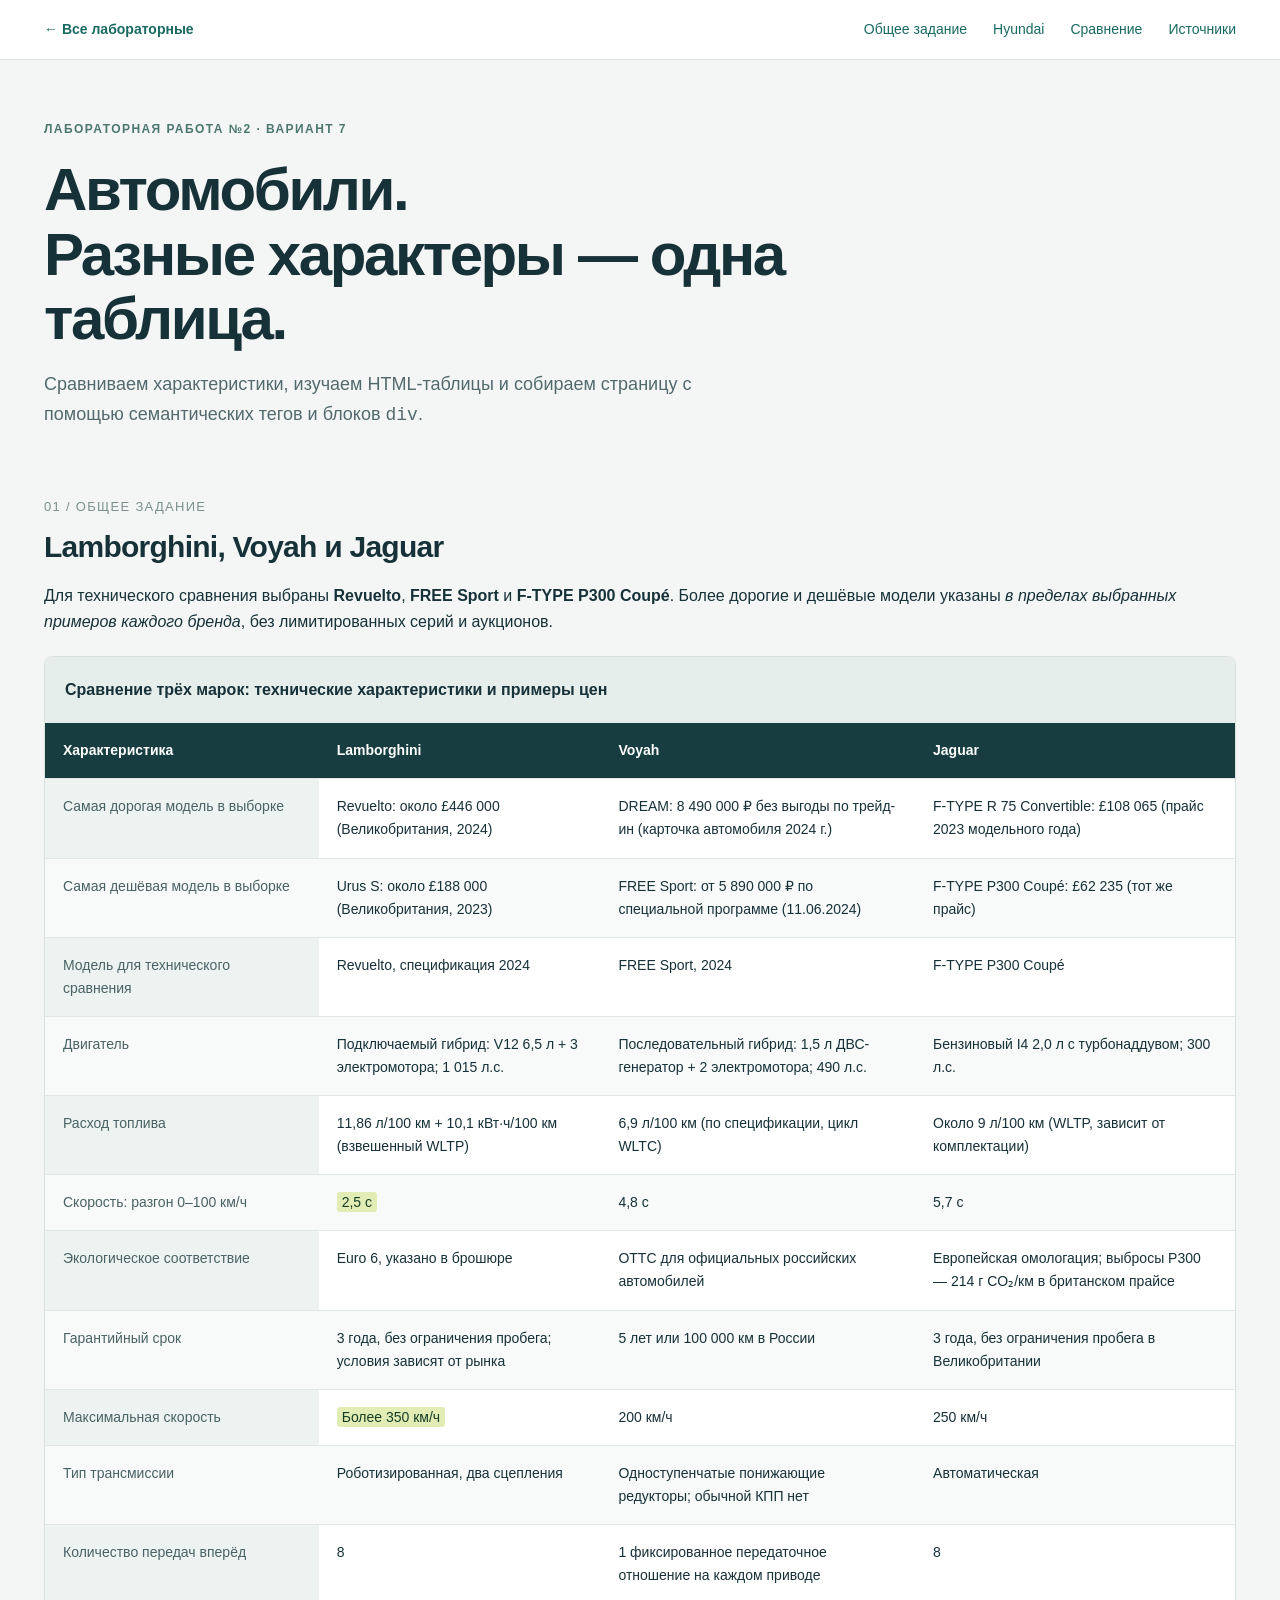
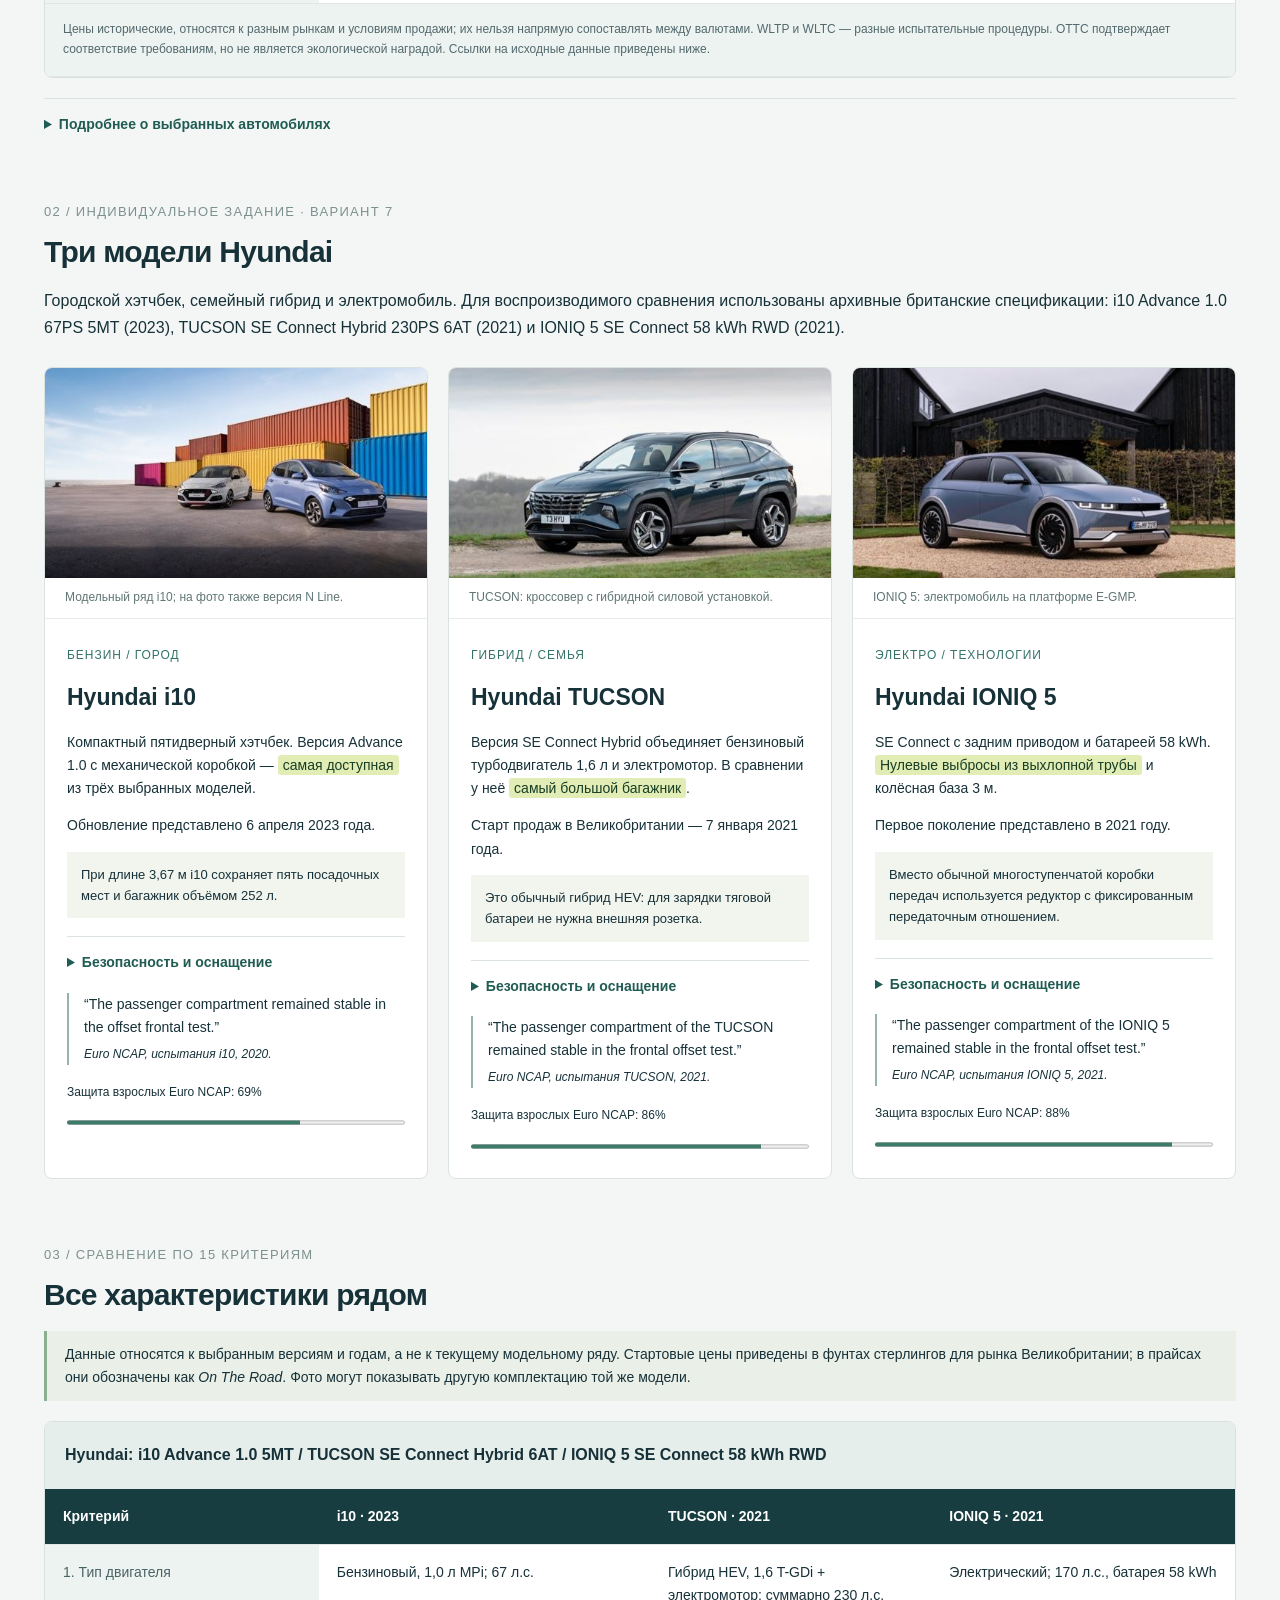
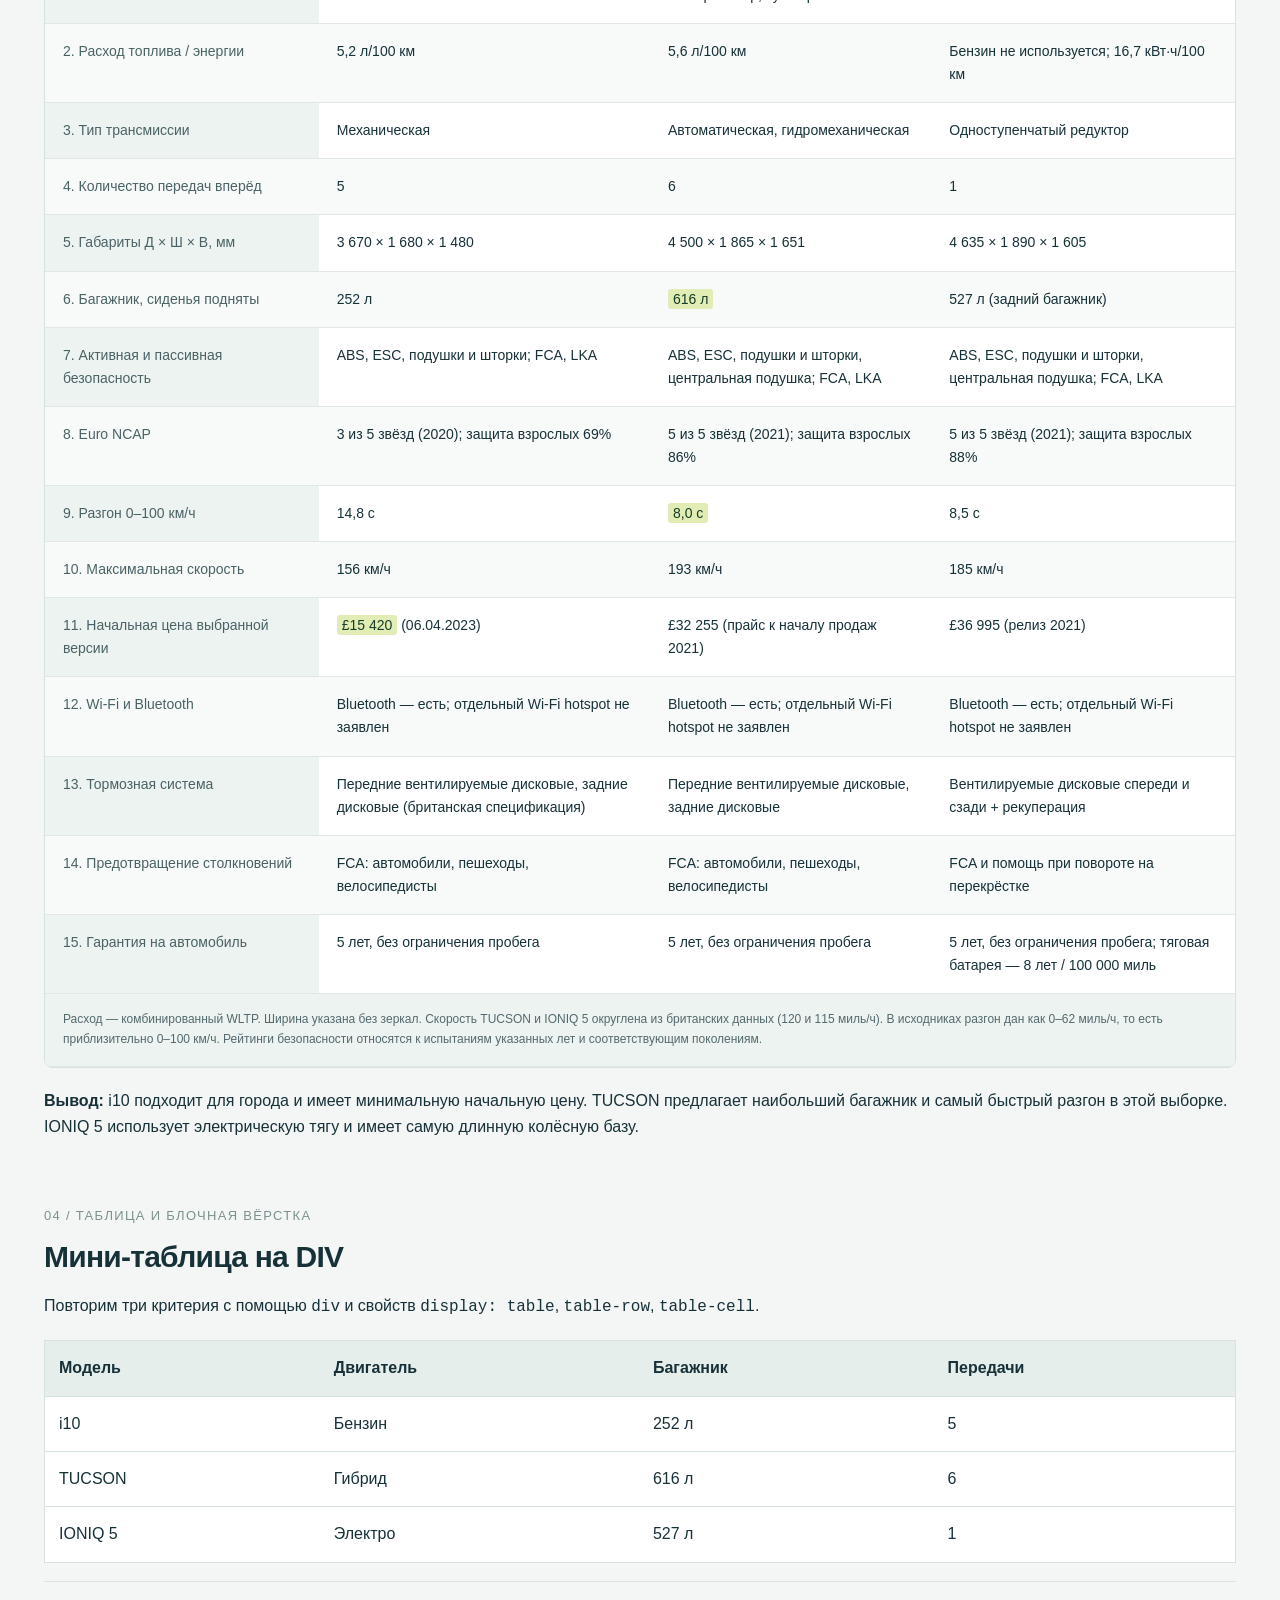
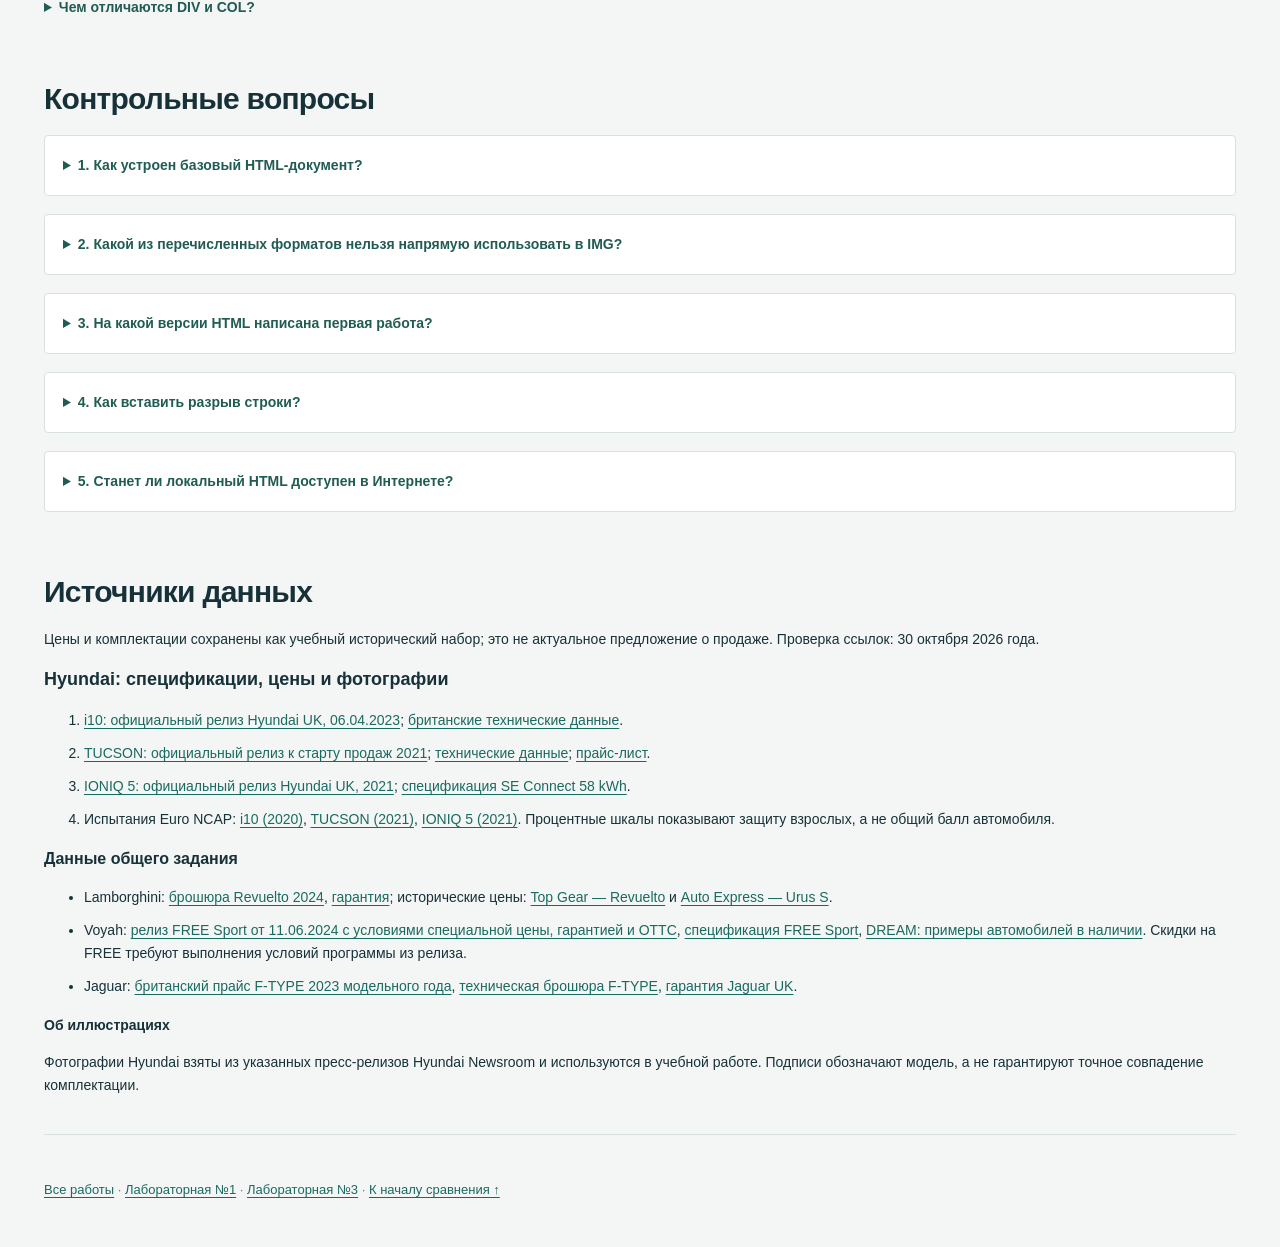
==== lab2/index.html @ fb009c4a "Add web design labs 2 and 3 for variant 7" ====
<!DOCTYPE html>
<html lang="ru">
<head>
  <meta charset="UTF-8">
  <meta name="viewport" content="width=device-width, initial-scale=1">
  <meta name="description" content="Лабораторная работа №2: HTML-таблицы, семантическая разметка и DIV. Вариант 7 — Hyundai.">
  <title>Лабораторная №2 · Сравнение автомобилей · Вариант 7</title>
  <link rel="stylesheet" href="style.css">
</head>
<body>
  <header class="topbar">
    <nav aria-label="Навигация по лабораторной">
      <a href="../">← Все лабораторные</a>
      <a href="#general">Общее задание</a>
      <a href="#hyundai">Hyundai</a>
      <a href="#comparison">Сравнение</a>
      <a href="#sources">Источники</a>
    </nav>
  </header>
  <main>
    <header>
      <p class="eyebrow">Лабораторная работа №2 · Вариант 7</p>
      <h1>Автомобили.<br>Разные характеры — одна таблица.</h1>
      <p class="lead">Сравниваем характеристики, изучаем HTML-таблицы и собираем страницу с помощью семантических тегов и блоков <code>div</code>.</p>
    </header>

    <section id="general" aria-labelledby="general-title">
      <span class="section-number">01 / ОБЩЕЕ ЗАДАНИЕ</span>
      <h2 id="general-title">Lamborghini, Voyah и Jaguar</h2>
      <p>Для технического сравнения выбраны <strong>Revuelto</strong>, <strong>FREE Sport</strong> и <strong>F-TYPE P300 Coupé</strong>. Более дорогие и дешёвые модели указаны <em>в пределах выбранных примеров каждого бренда</em>, без лимитированных серий и аукционов.</p>
      <div class="table-scroll" tabindex="0" role="region" aria-label="Таблица общего сравнения, прокручивается горизонтально">
        <table>
          <caption>Сравнение трёх марок: технические характеристики и примеры цен</caption>
          <colgroup><col class="metric-column"><col><col><col></colgroup>
          <thead><tr><th scope="col">Характеристика</th><th scope="col">Lamborghini</th><th scope="col">Voyah</th><th scope="col">Jaguar</th></tr></thead>
          <tbody>
            <tr><th scope="row">Самая дорогая модель в выборке</th><td>Revuelto: около £446 000 (Великобритания, 2024)</td><td>DREAM: 8 490 000 ₽ без выгоды по трейд-ин (карточка автомобиля 2024 г.)</td><td>F-TYPE R 75 Convertible: £108 065 (прайс 2023 модельного года)</td></tr>
            <tr><th scope="row">Самая дешёвая модель в выборке</th><td>Urus S: около £188 000 (Великобритания, 2023)</td><td>FREE Sport: от 5 890 000 ₽ по специальной программе (11.06.2024)</td><td>F-TYPE P300 Coupé: £62 235 (тот же прайс)</td></tr>
            <tr><th scope="row">Модель для технического сравнения</th><td>Revuelto, спецификация 2024</td><td>FREE Sport, 2024</td><td>F-TYPE P300 Coupé</td></tr>
            <tr><th scope="row">Двигатель</th><td>Подключаемый гибрид: V12 6,5 л + 3 электромотора; 1 015 л.с.</td><td>Последовательный гибрид: 1,5 л ДВС-генератор + 2 электромотора; 490 л.с.</td><td>Бензиновый I4 2,0 л с турбонаддувом; 300 л.с.</td></tr>
            <tr><th scope="row">Расход топлива</th><td>11,86 л/100 км + 10,1 кВт·ч/100 км (взвешенный WLTP)</td><td>6,9 л/100 км (по спецификации, цикл WLTC)</td><td>Около 9 л/100 км (WLTP, зависит от комплектации)</td></tr>
            <tr><th scope="row">Скорость: разгон 0–100 км/ч</th><td><mark>2,5 с</mark></td><td>4,8 с</td><td>5,7 с</td></tr>
            <tr><th scope="row">Экологическое соответствие</th><td>Euro 6, указано в брошюре</td><td>ОТТС для официальных российских автомобилей</td><td>Европейская омологация; выбросы P300 — 214 г CO₂/км в британском прайсе</td></tr>
            <tr><th scope="row">Гарантийный срок</th><td>3 года, без ограничения пробега; условия зависят от рынка</td><td>5 лет или 100 000 км в России</td><td>3 года, без ограничения пробега в Великобритании</td></tr>
            <tr><th scope="row">Максимальная скорость</th><td><mark>Более 350 км/ч</mark></td><td>200 км/ч</td><td>250 км/ч</td></tr>
            <tr><th scope="row">Тип трансмиссии</th><td>Роботизированная, два сцепления</td><td>Одноступенчатые понижающие редукторы; обычной КПП нет</td><td>Автоматическая</td></tr>
            <tr><th scope="row">Количество передач вперёд</th><td>8</td><td>1 фиксированное передаточное отношение на каждом приводе</td><td>8</td></tr>
          </tbody>
          <tfoot><tr><td colspan="4">Цены исторические, относятся к разным рынкам и условиям продажи; их нельзя напрямую сопоставлять между валютами. WLTP и WLTC — разные испытательные процедуры. ОТТС подтверждает соответствие требованиям, но не является экологической наградой. Ссылки на исходные данные приведены ниже.</td></tr></tfoot>
        </table>
      </div>
      <details><summary>Подробнее о выбранных автомобилях</summary><ul><li><b>Lamborghini Revuelto</b> сочетает атмосферный V12 и электрическую тягу. Расход подключаемого гибрида зависит от заряда батареи.</li><li><b>Voyah FREE Sport</b> движется за счёт электромоторов, а бензиновый двигатель работает генератором.</li><li><b>Jaguar F-TYPE P300</b> — заднеприводное двухместное спортивное купе с бензиновым двигателем.</li></ul></details>
    </section>

    <section id="hyundai" aria-labelledby="hyundai-title">
      <span class="section-number">02 / ИНДИВИДУАЛЬНОЕ ЗАДАНИЕ · ВАРИАНТ 7</span>
      <h2 id="hyundai-title">Три модели Hyundai</h2>
      <p>Городской хэтчбек, семейный гибрид и электромобиль. Для воспроизводимого сравнения использованы архивные британские спецификации: i10 Advance 1.0 67PS 5MT (2023), TUCSON SE Connect Hybrid 230PS 6AT (2021) и IONIQ 5 SE Connect 58 kWh RWD (2021).</p>
      <div class="models">
        <section class="model" aria-labelledby="i10-title">
          <figure><img src="assets/i10.jpg" alt="Обновлённые Hyundai i10 и i10 N Line" width="520" height="346"><figcaption>Модельный ряд i10; на фото также версия N Line.</figcaption></figure>
          <div class="model-body">
            <span class="tag">Бензин / Город</span><h3 id="i10-title">Hyundai i10</h3>
            <p>Компактный пятидверный хэтчбек. Версия Advance 1.0 с механической коробкой — <mark>самая доступная</mark> из трёх выбранных моделей.</p>
            <p>Обновление представлено <time datetime="2023-04-06">6 апреля 2023 года</time>.</p>
            <aside>При длине 3,67 м i10 сохраняет пять посадочных мест и багажник объёмом 252 л.</aside>
            <details><summary>Безопасность и оснащение</summary><ul><li>ABS, электронная стабилизация ESC (аналог ESP), фронтальные и боковые подушки, шторки.</li><li>FCA: предупреждение и помощь при угрозе столкновения; удержание в полосе LKA и LFA.</li><li>Bluetooth, Apple CarPlay и Android Auto. Отдельная точка Wi-Fi в базовом оснащении не заявлена.</li></ul></details>
            <blockquote cite="https://www.euroncap.com/assessments/0847/"><p lang="en">“The passenger compartment remained stable in the offset frontal test.”</p><cite>Euro NCAP, испытания i10, 2020.</cite></blockquote>
            <label class="score" for="i10-safety">Защита взрослых Euro NCAP: 69%</label><progress id="i10-safety" value="69" max="100">69%</progress>
          </div>
        </section>
        <section class="model" aria-labelledby="tucson-title">
          <figure><img src="assets/tucson.jpg" alt="Hyundai TUCSON четвёртого поколения" width="520" height="346"><figcaption>TUCSON: кроссовер с гибридной силовой установкой.</figcaption></figure>
          <div class="model-body">
            <span class="tag">Гибрид / Семья</span><h3 id="tucson-title">Hyundai TUCSON</h3>
            <p>Версия SE Connect Hybrid объединяет бензиновый турбодвигатель 1,6 л и электромотор. В сравнении у неё <mark>самый большой багажник</mark>.</p>
            <p>Старт продаж в Великобритании — <time datetime="2021-01-07">7 января 2021 года</time>.</p>
            <aside>Это обычный гибрид HEV: для зарядки тяговой батареи не нужна внешняя розетка.</aside>
            <details><summary>Безопасность и оснащение</summary><ul><li>ABS, ESC, фронтальные, боковые и центральная передняя подушки, шторки безопасности.</li><li>FCA с распознаванием автомобилей, пешеходов и велосипедистов; LKA и LFA.</li><li>Bluetooth и подключение смартфона. Отдельный Wi-Fi hotspot в выбранной базовой версии не заявлен.</li></ul></details>
            <blockquote cite="https://www.euroncap.com/assessments/hyundai/tucson/0895/"><p lang="en">“The passenger compartment of the TUCSON remained stable in the frontal offset test.”</p><cite>Euro NCAP, испытания TUCSON, 2021.</cite></blockquote>
            <label class="score" for="tucson-safety">Защита взрослых Euro NCAP: 86%</label><progress id="tucson-safety" value="86" max="100">86%</progress>
          </div>
        </section>
        <section class="model" aria-labelledby="ioniq-title">
          <figure><img src="assets/ioniq5.jpg" alt="Электромобиль Hyundai IONIQ 5" width="520" height="346"><figcaption>IONIQ 5: электромобиль на платформе E-GMP.</figcaption></figure>
          <div class="model-body">
            <span class="tag">Электро / Технологии</span><h3 id="ioniq-title">Hyundai IONIQ 5</h3>
            <p>SE Connect с задним приводом и батареей 58 kWh. <mark>Нулевые выбросы из выхлопной трубы</mark> и колёсная база 3 м.</p>
            <p>Первое поколение представлено в <time datetime="2021">2021 году</time>.</p>
            <aside>Вместо обычной многоступенчатой коробки передач используется редуктор с фиксированным передаточным отношением.</aside>
            <details><summary>Безопасность и оснащение</summary><ul><li>ABS и ESC, фронтальные, боковые подушки, шторки и центральная подушка.</li><li>FCA, помощь на перекрёстках, контроль полосы и Highway Drive Assist.</li><li>Bluetooth, Bluelink, CarPlay и Android Auto. Наличие мобильных онлайн-сервисов не означает наличие Wi-Fi hotspot.</li></ul></details>
            <blockquote cite="https://www.euroncap.com/assessments/hyundai/%C3%84%C2%B1on%C3%84%C2%B1q%2B5/0893/"><p lang="en">“The passenger compartment of the IONIQ 5 remained stable in the frontal offset test.”</p><cite>Euro NCAP, испытания IONIQ 5, 2021.</cite></blockquote>
            <label class="score" for="ioniq-safety">Защита взрослых Euro NCAP: 88%</label><progress id="ioniq-safety" value="88" max="100">88%</progress>
          </div>
        </section>
      </div>
    </section>

    <section id="comparison" aria-labelledby="comparison-title">
      <span class="section-number">03 / СРАВНЕНИЕ ПО 15 КРИТЕРИЯМ</span>
      <h2 id="comparison-title">Все характеристики рядом</h2>
      <p class="note">Данные относятся к выбранным версиям и годам, а не к текущему модельному ряду. Стартовые цены приведены в фунтах стерлингов для рынка Великобритании; в прайсах они обозначены как <i lang="en">On The Road</i>. Фото могут показывать другую комплектацию той же модели.</p>
      <div class="table-scroll" tabindex="0" role="region" aria-label="Сравнение Hyundai, прокручивается горизонтально">
        <table id="hyundai-table">
          <caption>Hyundai: i10 Advance 1.0 5MT / TUCSON SE Connect Hybrid 6AT / IONIQ 5 SE Connect 58 kWh RWD</caption>
          <colgroup><col class="metric-column"><col><col><col></colgroup>
          <thead><tr><th scope="col">Критерий</th><th scope="col">i10 · 2023</th><th scope="col">TUCSON · 2021</th><th scope="col">IONIQ 5 · 2021</th></tr></thead>
          <tbody>
            <tr><th scope="row">1. Тип двигателя</th><td>Бензиновый, 1,0 л MPi; 67 л.с.</td><td>Гибрид HEV, 1,6 T-GDi + электромотор; суммарно 230 л.с.</td><td>Электрический; 170 л.с., батарея 58 kWh</td></tr>
            <tr><th scope="row">2. Расход топлива / энергии</th><td>5,2 л/100 км</td><td>5,6 л/100 км</td><td>Бензин не используется; 16,7 кВт·ч/100 км</td></tr>
            <tr><th scope="row">3. Тип трансмиссии</th><td>Механическая</td><td>Автоматическая, гидромеханическая</td><td>Одноступенчатый редуктор</td></tr>
            <tr><th scope="row">4. Количество передач вперёд</th><td>5</td><td>6</td><td>1</td></tr>
            <tr><th scope="row">5. Габариты Д × Ш × В, мм</th><td>3 670 × 1 680 × 1 480</td><td>4 500 × 1 865 × 1 651</td><td>4 635 × 1 890 × 1 605</td></tr>
            <tr><th scope="row">6. Багажник, сиденья подняты</th><td>252 л</td><td><mark>616 л</mark></td><td>527 л (задний багажник)</td></tr>
            <tr><th scope="row">7. Активная и пассивная безопасность</th><td>ABS, ESC, подушки и шторки; FCA, LKA</td><td>ABS, ESC, подушки и шторки, центральная подушка; FCA, LKA</td><td>ABS, ESC, подушки и шторки, центральная подушка; FCA, LKA</td></tr>
            <tr><th scope="row">8. Euro NCAP</th><td>3 из 5 звёзд (2020); защита взрослых 69%</td><td>5 из 5 звёзд (2021); защита взрослых 86%</td><td>5 из 5 звёзд (2021); защита взрослых 88%</td></tr>
            <tr><th scope="row">9. Разгон 0–100 км/ч</th><td>14,8 с</td><td><mark>8,0 с</mark></td><td>8,5 с</td></tr>
            <tr><th scope="row">10. Максимальная скорость</th><td>156 км/ч</td><td>193 км/ч</td><td>185 км/ч</td></tr>
            <tr><th scope="row">11. Начальная цена выбранной версии</th><td><mark>£15 420</mark> (06.04.2023)</td><td>£32 255 (прайс к началу продаж 2021)</td><td>£36 995 (релиз 2021)</td></tr>
            <tr><th scope="row">12. Wi-Fi и Bluetooth</th><td>Bluetooth — есть; отдельный Wi-Fi hotspot не заявлен</td><td>Bluetooth — есть; отдельный Wi-Fi hotspot не заявлен</td><td>Bluetooth — есть; отдельный Wi-Fi hotspot не заявлен</td></tr>
            <tr><th scope="row">13. Тормозная система</th><td>Передние вентилируемые дисковые, задние дисковые (британская спецификация)</td><td>Передние вентилируемые дисковые, задние дисковые</td><td>Вентилируемые дисковые спереди и сзади + рекуперация</td></tr>
            <tr><th scope="row">14. Предотвращение столкновений</th><td>FCA: автомобили, пешеходы, велосипедисты</td><td>FCA: автомобили, пешеходы, велосипедисты</td><td>FCA и помощь при повороте на перекрёстке</td></tr>
            <tr><th scope="row">15. Гарантия на автомобиль</th><td>5 лет, без ограничения пробега</td><td>5 лет, без ограничения пробега</td><td>5 лет, без ограничения пробега; тяговая батарея — 8 лет / 100 000 миль</td></tr>
          </tbody>
          <tfoot><tr><td colspan="4">Расход — комбинированный WLTP. Ширина указана без зеркал. Скорость TUCSON и IONIQ 5 округлена из британских данных (120 и 115 миль/ч). В исходниках разгон дан как 0–62 миль/ч, то есть приблизительно 0–100 км/ч. Рейтинги безопасности относятся к испытаниям указанных лет и соответствующим поколениям.</td></tr></tfoot>
        </table>
      </div>
      <p><strong>Вывод:</strong> i10 подходит для города и имеет минимальную начальную цену. TUCSON предлагает наибольший багажник и самый быстрый разгон в этой выборке. IONIQ 5 использует электрическую тягу и имеет самую длинную колёсную базу.</p>
    </section>

    <section id="mini" aria-labelledby="mini-title">
      <span class="section-number">04 / ТАБЛИЦА И БЛОЧНАЯ ВЁРСТКА</span>
      <h2 id="mini-title">Мини-таблица на DIV</h2>
      <p>Повторим три критерия с помощью <code>div</code> и свойств <code>display: table</code>, <code>table-row</code>, <code>table-cell</code>.</p>
      <div class="mini-table" role="table" aria-label="Мини-сравнение Hyundai на DIV">
        <div class="mini-row mini-heading" role="row"><div role="columnheader">Модель</div><div role="columnheader">Двигатель</div><div role="columnheader">Багажник</div><div role="columnheader">Передачи</div></div>
        <div class="mini-row" role="row"><div role="rowheader">i10</div><div role="cell">Бензин</div><div role="cell">252 л</div><div role="cell">5</div></div>
        <div class="mini-row" role="row"><div role="rowheader">TUCSON</div><div role="cell">Гибрид</div><div role="cell">616 л</div><div role="cell">6</div></div>
        <div class="mini-row" role="row"><div role="rowheader">IONIQ 5</div><div role="cell">Электро</div><div role="cell">527 л</div><div role="cell">1</div></div>
      </div>
      <details><summary>Чем отличаются DIV и COL?</summary><p><code>div</code> — универсальный блочный контейнер; сам по себе не сообщает браузеру о табличных данных. Поэтому здесь добавлены роли доступности. <code>col</code> — элемент столбца настоящей HTML-таблицы, расположенный внутри <code>colgroup</code>. Он не создаёт ячейки и не содержит текст; позволяет оформлять сразу весь столбец. В больших таблицах выше первый столбец выделен именно с помощью <code>col</code>.</p></details>
    </section>

    <section class="questions" aria-labelledby="questions-title">
      <h2 id="questions-title">Контрольные вопросы</h2>
      <details><summary>1. Как устроен базовый HTML-документ?</summary><p><code>&lt;!DOCTYPE html&gt;</code> включает стандартный режим HTML5. В <code>html</code> находятся <code>head</code> с кодировкой и заголовком <code>title</code> и <code>body</code> с содержимым страницы. Указываем язык <code>lang="ru"</code> и метатег viewport.</p></details>
      <details><summary>2. Какой из перечисленных форматов нельзя напрямую использовать в IMG?</summary><p>RAW: браузеры обычно не отображают исходные файлы камеры через <code>img</code>. JPEG, PNG, GIF, SVG и WebP поддерживаются браузерами.</p></details>
      <details><summary>3. На какой версии HTML написана первая работа?</summary><p>HTML5: исходный файл лабораторной №1 начинается с <code>&lt;!DOCTYPE html&gt;</code>. HTML — язык разметки.</p></details>
      <details><summary>4. Как вставить разрыв строки?</summary><p>Тегом <code>&lt;br&gt;</code>. Это пустой элемент; закрывающий тег ему не нужен.</p></details>
      <details><summary>5. Станет ли локальный HTML доступен в Интернете?</summary><p>Нет. Открытие файла на своём компьютере не публикует его в сети. Для общего доступа нужен хостинг, например GitHub Pages.</p></details>
    </section>

    <section id="sources" class="sources" aria-labelledby="sources-title">
      <h2 id="sources-title">Источники данных</h2>
      <p>Цены и комплектации сохранены как учебный исторический набор; это не актуальное предложение о продаже. Проверка ссылок: <time datetime="2026-10-30">30 октября 2026 года</time>.</p>
      <h4>Hyundai: спецификации, цены и фотографии</h4>
      <ol>
        <li><a href="https://www.hyundai.news/uk/articles/press-releases/hyundai-motor-uk-announces-new-i10-pricing-and-specification.html" target="_blank" rel="noopener noreferrer">i10: официальный релиз Hyundai UK, 06.04.2023</a>; <a href="https://www.hyundai.news/newsroom/dam/uk/models/20230406_new_i10_pricing_and_specification/hyundai-new-i10-range-technical.pdf">британские технические данные</a>.</li>
        <li><a href="https://www.hyundai.news/uk/models/suv/tucson/press-kit/hyundai-announces-prices-and-specifications-for-new-tucson-compact-suv.html">TUCSON: официальный релиз к старту продаж 2021</a>; <a href="https://www.hyundai.news/newsroom/dam/eu/uk/20201211_tucson_prices_specifications/hyundai-uk-tucson-technical-data-1220.pdf">технические данные</a>; <a href="https://www.hyundai.news/newsroom/dam/eu/uk/20201211_tucson_prices_specifications/hyundai-tucson-pricing-1220.pdf">прайс-лист</a>.</li>
        <li><a href="https://www.hyundai.news/uk/articles/press-releases/hyundai-announces-ioniq-5-prices-and-specifications.html">IONIQ 5: официальный релиз Hyundai UK, 2021</a>; <a href="https://www.hyundai.news/newsroom/dam/eu/uk/20210507_ioniq_5/hyundai-uk-ioniq-5-specs-tech.pdf">спецификация SE Connect 58 kWh</a>.</li>
        <li>Испытания Euro NCAP: <a href="https://www.euroncap.com/assessments/0847/">i10 (2020)</a>, <a href="https://www.euroncap.com/assessments/hyundai/tucson/0895/">TUCSON (2021)</a>, <a href="https://www.euroncap.com/assessments/hyundai/%C3%84%C2%B1on%C3%84%C2%B1q%2B5/0893/">IONIQ 5 (2021)</a>. Процентные шкалы показывают защиту взрослых, а не общий балл автомобиля.</li>
      </ol>
      <h5>Данные общего задания</h5>
      <ul>
        <li>Lamborghini: <a href="https://www.lamborghini.com/sites/it-en/files/DAM/lamborghini/facelift_2019/model_detail/revuelto/2024/brochure/06_24/REVUELTO_DIGITAL_BROCHURE_EN_2024.pdf">брошюра Revuelto 2024</a>, <a href="https://www.lamborghini.com/en-en/warranty-extension">гарантия</a>; исторические цены: <a href="https://www.topgear.com/car-reviews/lamborghini/revuelto/buying">Top Gear — Revuelto</a> и <a href="https://www.autoexpress.co.uk/lamborghini/urus/359415/new-lamborghini-urus-s-2023-review">Auto Express — Urus S</a>.</li>
        <li>Voyah: <a href="https://voyah.ru/news/v-rossii-nachalis-oficialnye-prodazhi-premialnogo-krossovera-voyah-free-v-versii-sport-edition">релиз FREE Sport от 11.06.2024 с условиями специальной цены, гарантией и ОТТС</a>, <a href="https://voyah.ru/media-link/free-sport-edition-price-list">спецификация FREE Sport</a>, <a href="https://voyah.ru/cars/new/voyah/dream">DREAM: примеры автомобилей в наличии</a>. Скидки на FREE требуют выполнения условий программы из релиза.</li>
        <li>Jaguar: <a href="https://www.jaguar.co.uk/content/dam/jdx/pdfs/uk/Jaguar-F-TYPE-Specification-And-Price-Guide-1X1521910000SGBEN01P.pdf">британский прайс F-TYPE 2023 модельного года</a>, <a href="https://www.jaguar.sk/content/dam/jdx/pdfs/sk/Jaguar-F-TYPE-Brochure-1X1522300000BXXEN01P.pdf">техническая брошюра F-TYPE</a>, <a href="https://www.jaguar.com/en-gb/jdx/ownership/index.html">гарантия Jaguar UK</a>.</li>
      </ul>
      <h6>Об иллюстрациях</h6>
      <p>Фотографии Hyundai взяты из указанных пресс-релизов Hyundai Newsroom и используются в учебной работе. Подписи обозначают модель, а не гарантируют точное совпадение комплектации.</p>
    </section>
    <hr>
    <footer><a href="../">Все работы</a> · <a href="../lab1/" target="_self">Лабораторная №1</a> · <a href="../lab3/" target="_top">Лабораторная №3</a> · <a href="#general" target="_parent">К началу сравнения ↑</a></footer>
  </main>
</body>
</html>
---- lab2/style.css ----
* { box-sizing: border-box; }
html { scroll-behavior: smooth; }
body { margin: 0; background: #f4f6f5; color: #173139; font: 16px/1.65 Arial, sans-serif; }
a { color: #196a61; text-underline-offset: 3px; }
a:hover { color: #0a413b; }
a:focus-visible, summary:focus-visible, .table-scroll:focus-visible { outline: 3px solid #bb7324; outline-offset: 5px; }
.topbar { background: #fff; border-bottom: 1px solid #dce4e2; }
nav { display: flex; max-width: 1240px; margin: auto; gap: 26px; padding: 18px 24px; flex-wrap: wrap; }
nav a { font-size: 14px; text-decoration: none; }
nav a:first-child { margin-right: auto; font-weight: bold; }
main { max-width: 1240px; margin: auto; padding: 48px 24px; }
.eyebrow { color: #4b776f; text-transform: uppercase; letter-spacing: .12em; font-size: 12px; font-weight: bold; }
h1 { font-size: clamp(36px, 5vw, 60px); line-height: 1.08; letter-spacing: -.04em; max-width: 850px; margin: 18px 0; }
.lead { max-width: 730px; color: #53696e; font-size: 18px; }
h2 { font-size: 30px; line-height: 1.2; letter-spacing: -.025em; margin: 10px 0 18px; }
h3 { font-size: 23px; margin: 12px 0; }
h4 { font-size: 18px; margin: 0 0 12px; }
h5 { font-size: 16px; margin: 12px 0; } h6 { font-size: 14px; margin: 16px 0 8px; }
main > section { margin-top: 62px; scroll-margin-top: 24px; }
.section-number { color: #7b918e; font-size: 13px; letter-spacing: .1em; }
.table-scroll { overflow-x: auto; background: #fff; border: 1px solid #d7e1de; border-radius: 8px; margin: 20px 0; }
table { border-collapse: collapse; width: 100%; min-width: 740px; font-size: 14px; }
caption { text-align: left; padding: 20px; font-size: 16px; font-weight: bold; background: #e6eeeb; }
th, td { padding: 16px 18px; border-bottom: 1px solid #e0e7e4; text-align: left; vertical-align: top; }
thead { background: #173d40; color: #fff; }
thead th { min-width: 180px; }
tbody th { width: 23%; font-weight: normal; color: #4a6265; }
tbody tr:nth-child(even) { background: #f7faf8; }
tfoot { font-size: 12px; color: #53696e; }
mark { background: #e2edb5; color: #173d25; border-radius: 3px; padding: 2px 5px; }
.note { border-left: 3px solid #8cae91; padding: 12px 18px; background: #eaf0e8; font-size: 14px; }
.models { display: grid; grid-template-columns: repeat(3, 1fr); gap: 20px; margin-top: 26px; }
.model { background: #fff; border: 1px solid #dae3df; border-radius: 8px; overflow: hidden; }
figure { margin: 0; } figure img { width: 100%; height: 210px; object-fit: cover; display: block; }
figcaption { padding: 10px 20px; font-size: 12px; color: #607575; border-bottom: 1px solid #e5ebe7; }
.model-body { padding: 22px; }
.model-body p { font-size: 14px; }
.tag { color: #337369; font-size: 12px; letter-spacing: .08em; text-transform: uppercase; }
aside { padding: 12px 14px; background: #f2f5ee; font-size: 13px; }
details { border-top: 1px solid #dae3df; margin-top: 18px; padding-top: 14px; }
summary { cursor: pointer; color: #205c53; font-size: 14px; font-weight: bold; }
details ul { padding-left: 20px; font-size: 14px; }
blockquote { margin: 18px 0; padding-left: 15px; border-left: 2px solid #96b5a5; font-size: 13px; }
blockquote p { margin-bottom: 4px; } cite { font-size: 12px; }
progress { width: 100%; height: 9px; accent-color: #397c69; }
.score { font-size: 12px; display: block; margin: 18px 0 4px; }
.mini-table { display: table; width: 100%; border-collapse: collapse; margin-top: 20px; background: white; border: 1px solid #d7e1de; }
.mini-row { display: table-row; }
.mini-row > div { display: table-cell; padding: 14px; border-bottom: 1px solid #d7e1de; }
.mini-heading { font-weight: bold; background: #e6eeeb; }
.metric-column { background: #edf3f0; }
.sources { font-size: 14px; } .sources li { margin-bottom: 10px; overflow-wrap: anywhere; }
.questions details { background: #fff; padding: 18px; border: 1px solid #d7e1de; border-radius: 4px; }
.questions p { font-size: 14px; }
footer { margin-top: 44px; color: #637976; font-size: 13px; }
hr { border: 0; border-top: 1px solid #d7e1de; margin: 36px 0; }
@media (max-width: 850px) { .models { grid-template-columns: 1fr; } figure img { height: auto; max-height: 360px; } .mini-row > div { padding: 10px; font-size: 13px; } }
@media (prefers-reduced-motion: reduce) { html { scroll-behavior: auto; } }
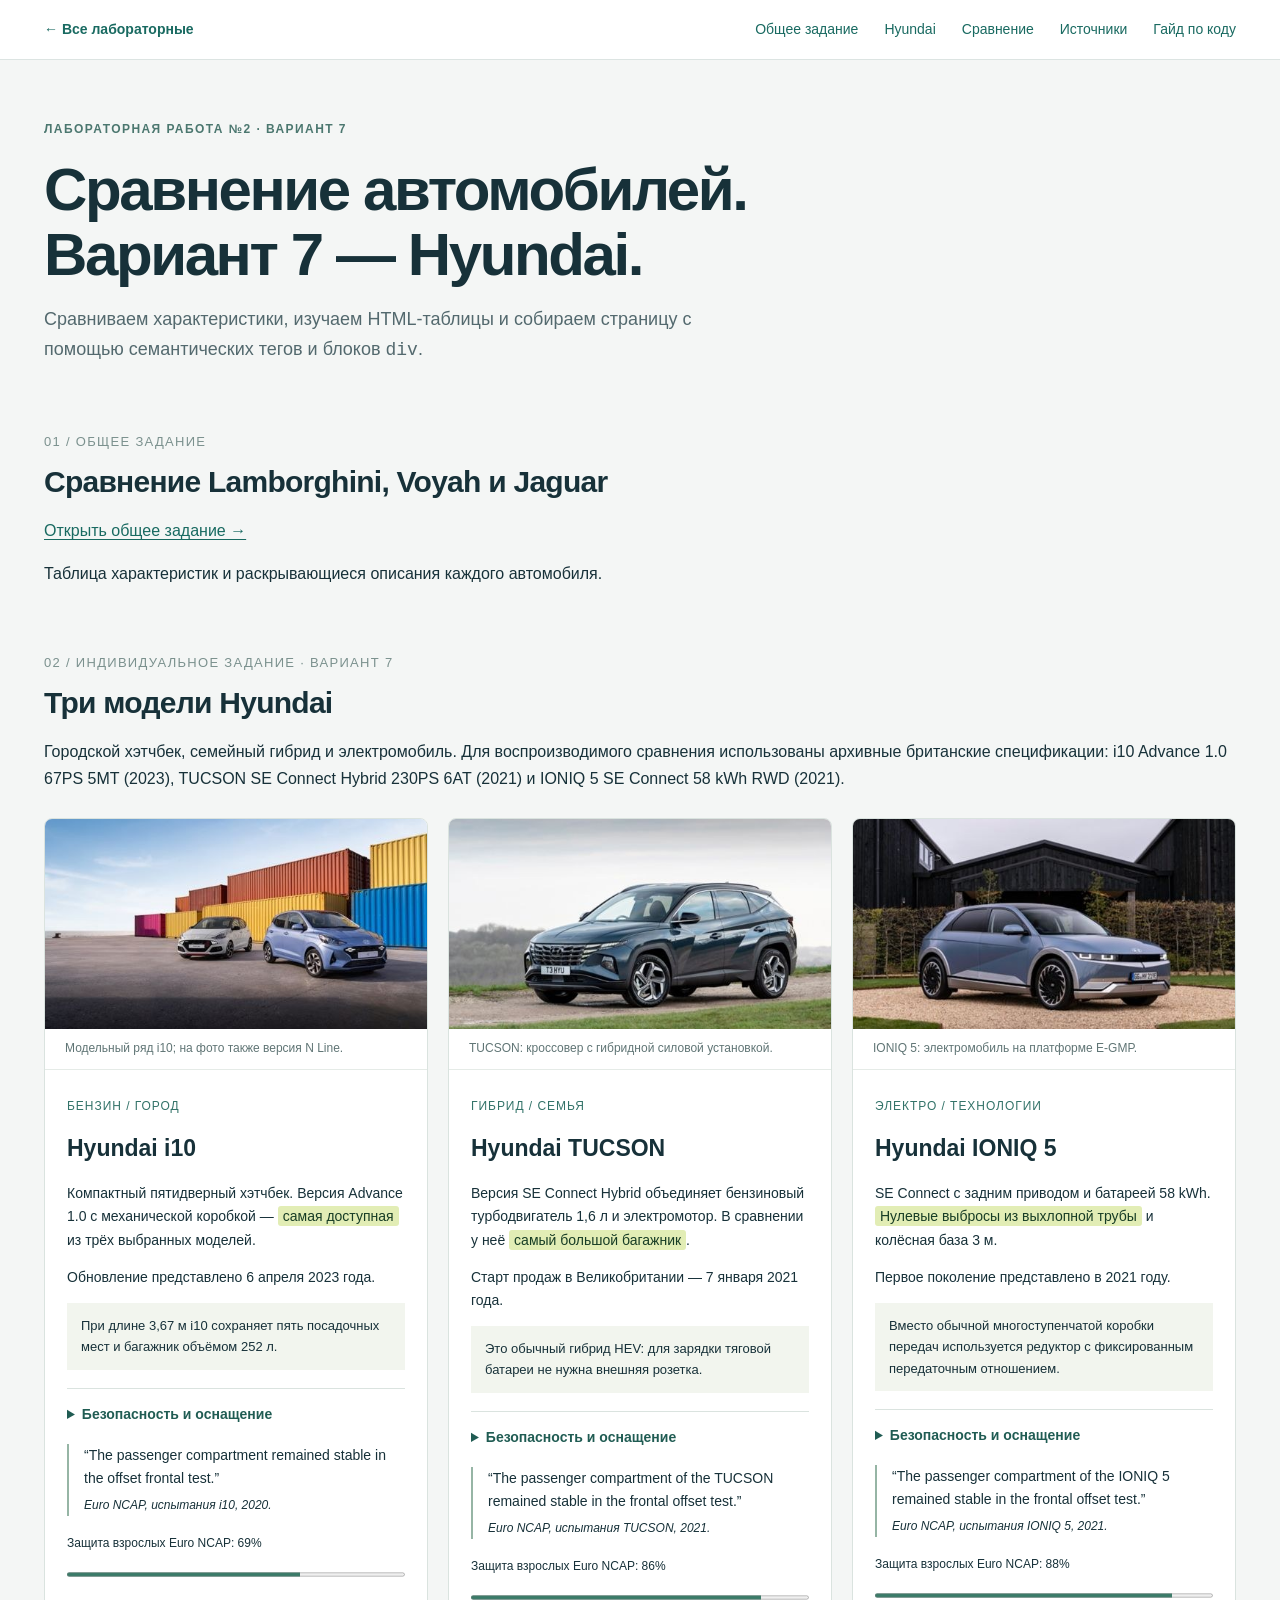
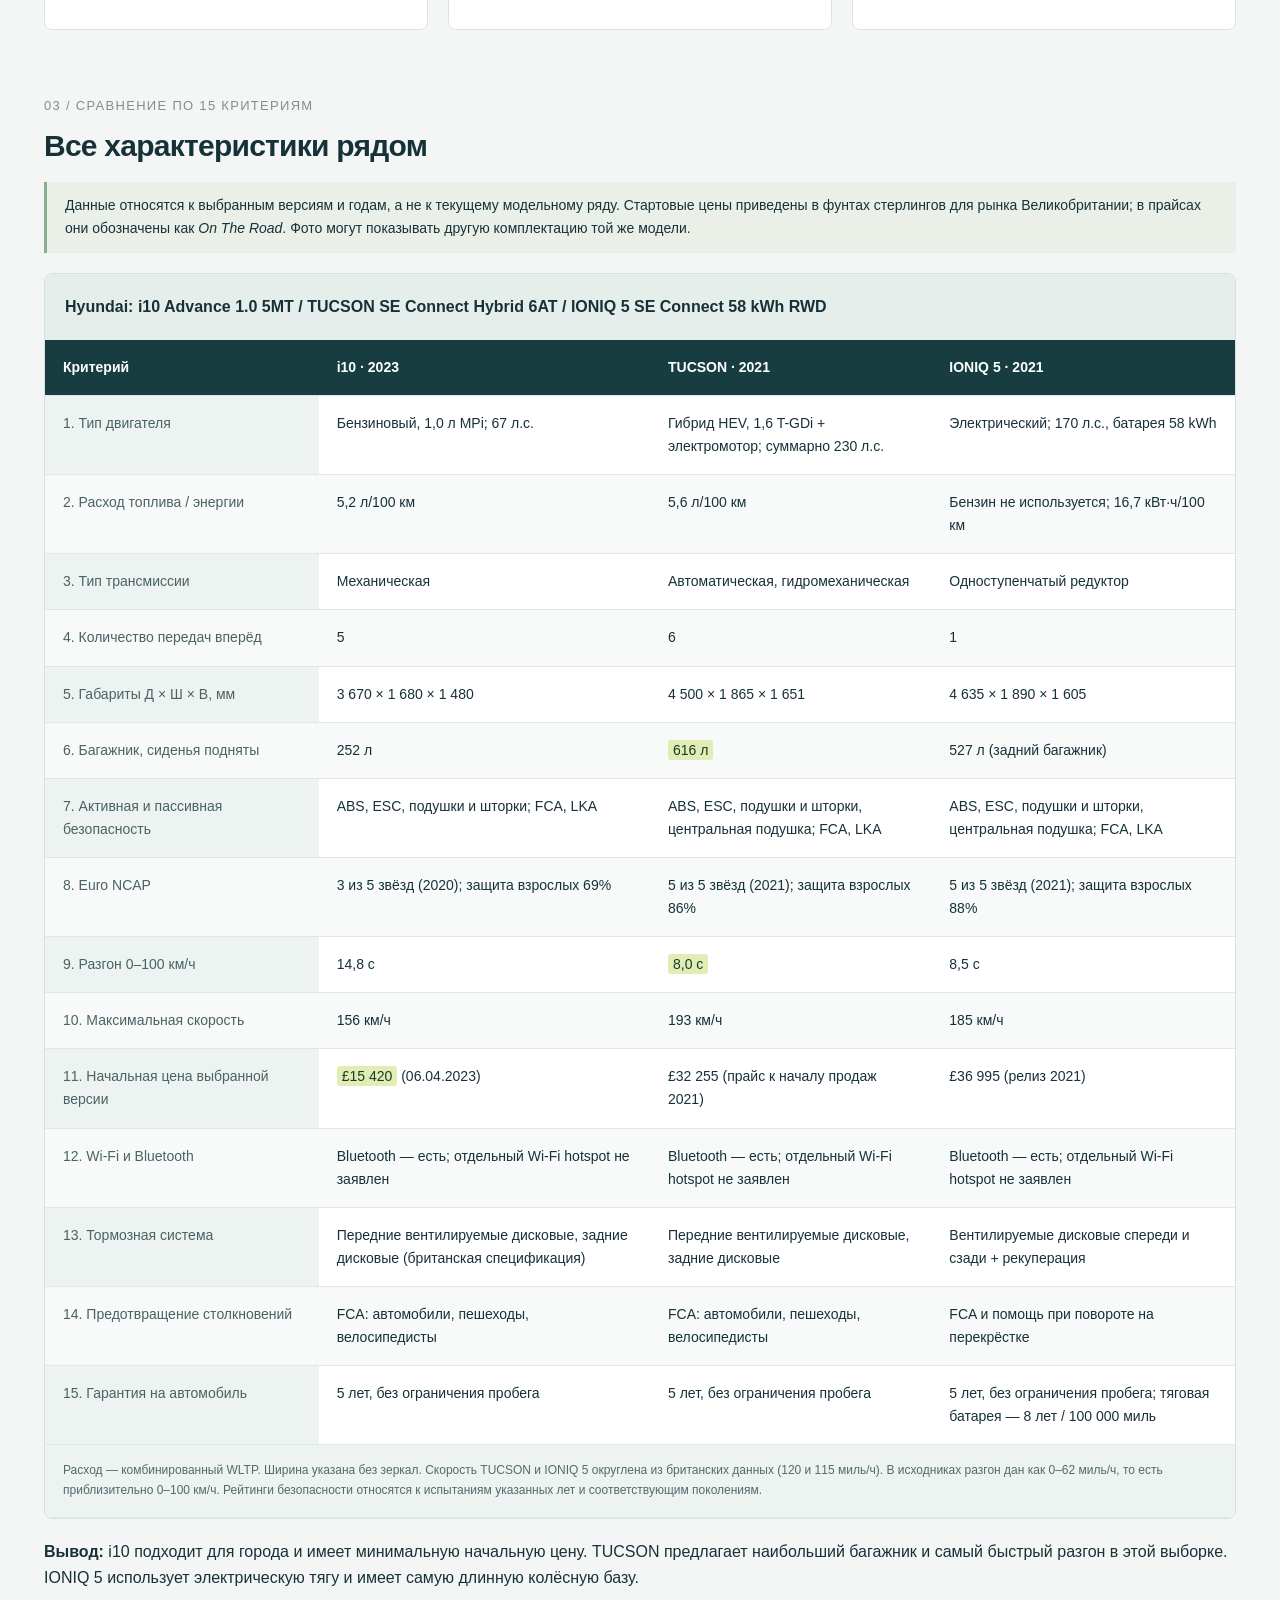
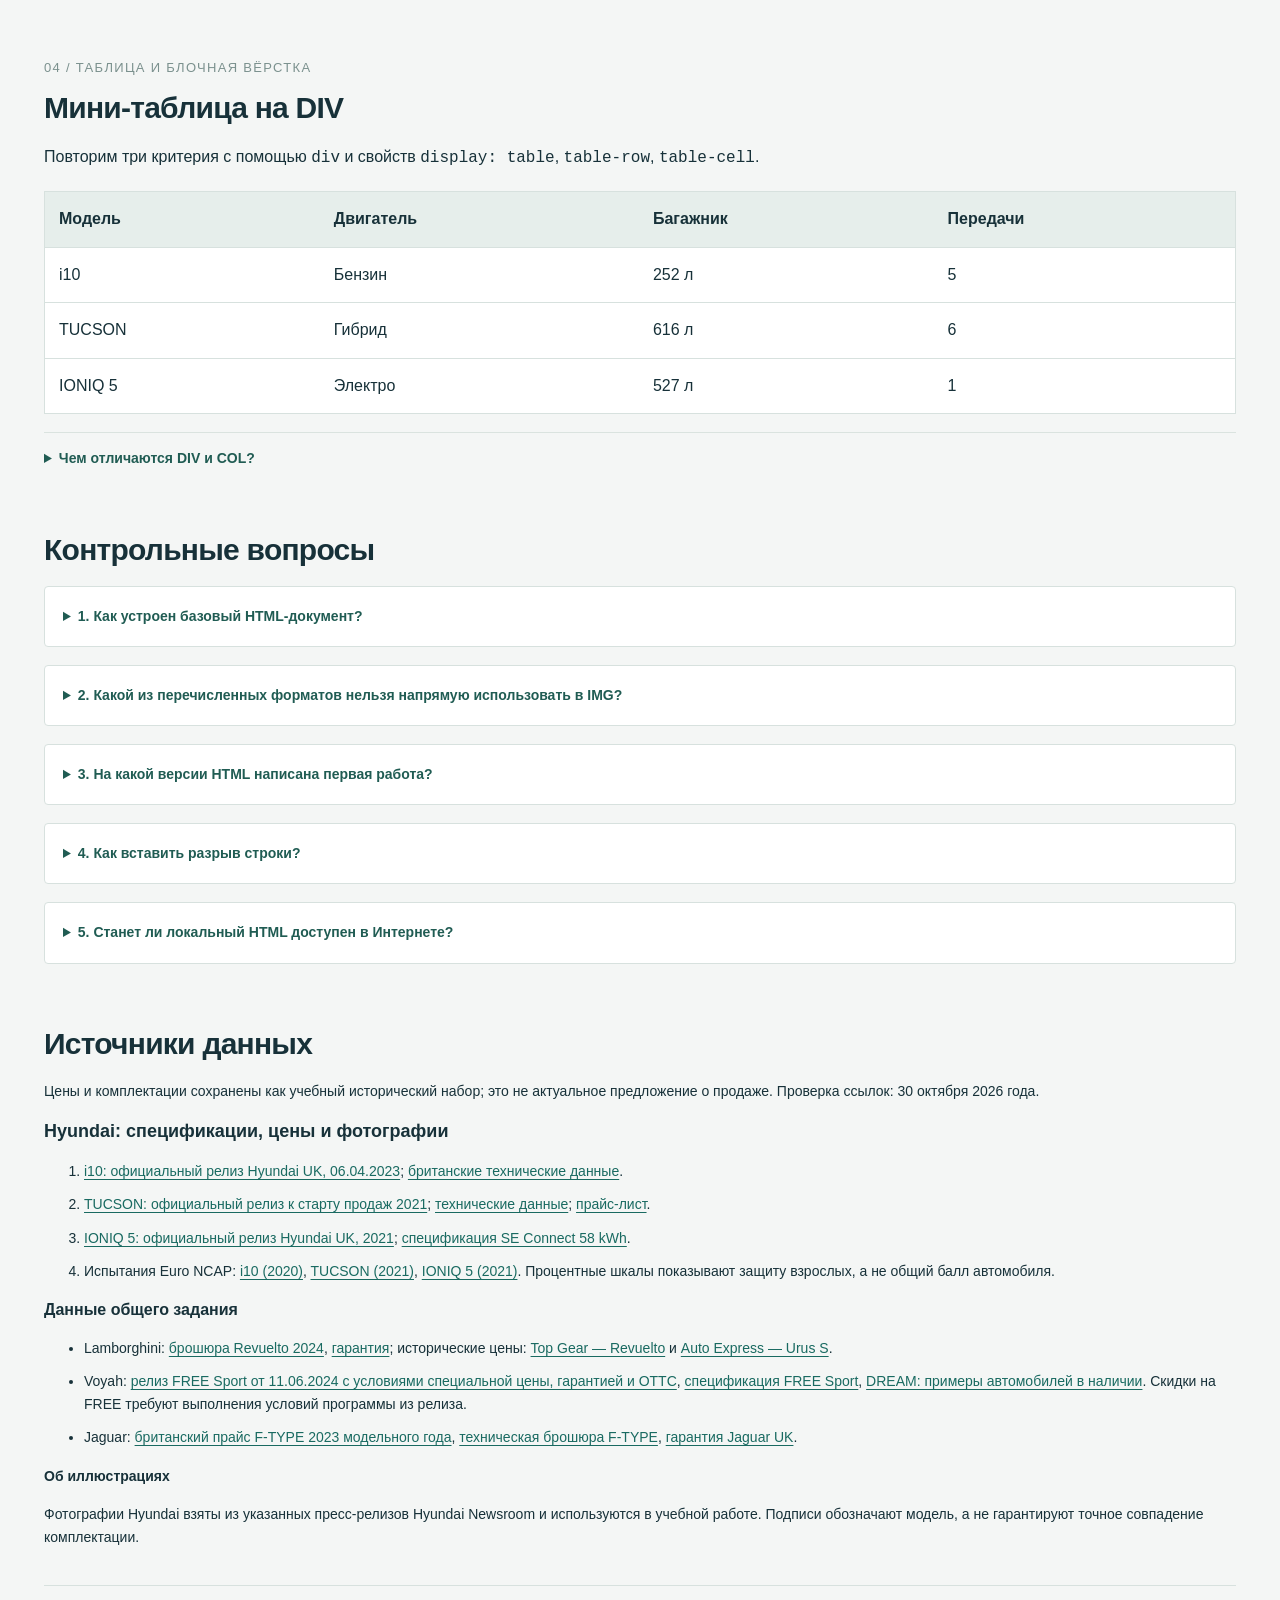
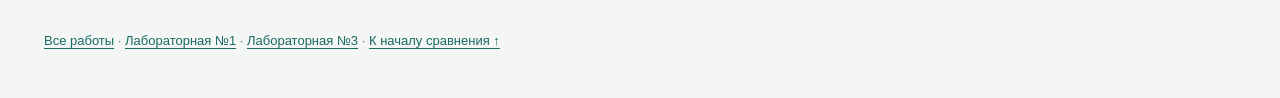
==== commit da787cf3: "Simplify general exercise and add annotated HTML and CSS study guide" ====
--- a/lab2/index.html
+++ b/lab2/index.html
@@ -15,41 +15,21 @@
       <a href="#hyundai">Hyundai</a>
       <a href="#comparison">Сравнение</a>
       <a href="#sources">Источники</a>
+      <a href="../study/">Гайд по коду</a>
     </nav>
   </header>
   <main>
     <header>
       <p class="eyebrow">Лабораторная работа №2 · Вариант 7</p>
-      <h1>Автомобили.<br>Разные характеры — одна таблица.</h1>
+      <h1>Сравнение автомобилей.<br>Вариант 7 — Hyundai.</h1>
       <p class="lead">Сравниваем характеристики, изучаем HTML-таблицы и собираем страницу с помощью семантических тегов и блоков <code>div</code>.</p>
     </header>
 
     <section id="general" aria-labelledby="general-title">
       <span class="section-number">01 / ОБЩЕЕ ЗАДАНИЕ</span>
-      <h2 id="general-title">Lamborghini, Voyah и Jaguar</h2>
-      <p>Для технического сравнения выбраны <strong>Revuelto</strong>, <strong>FREE Sport</strong> и <strong>F-TYPE P300 Coupé</strong>. Более дорогие и дешёвые модели указаны <em>в пределах выбранных примеров каждого бренда</em>, без лимитированных серий и аукционов.</p>
-      <div class="table-scroll" tabindex="0" role="region" aria-label="Таблица общего сравнения, прокручивается горизонтально">
-        <table>
-          <caption>Сравнение трёх марок: технические характеристики и примеры цен</caption>
-          <colgroup><col class="metric-column"><col><col><col></colgroup>
-          <thead><tr><th scope="col">Характеристика</th><th scope="col">Lamborghini</th><th scope="col">Voyah</th><th scope="col">Jaguar</th></tr></thead>
-          <tbody>
-            <tr><th scope="row">Самая дорогая модель в выборке</th><td>Revuelto: около £446 000 (Великобритания, 2024)</td><td>DREAM: 8 490 000 ₽ без выгоды по трейд-ин (карточка автомобиля 2024 г.)</td><td>F-TYPE R 75 Convertible: £108 065 (прайс 2023 модельного года)</td></tr>
-            <tr><th scope="row">Самая дешёвая модель в выборке</th><td>Urus S: около £188 000 (Великобритания, 2023)</td><td>FREE Sport: от 5 890 000 ₽ по специальной программе (11.06.2024)</td><td>F-TYPE P300 Coupé: £62 235 (тот же прайс)</td></tr>
-            <tr><th scope="row">Модель для технического сравнения</th><td>Revuelto, спецификация 2024</td><td>FREE Sport, 2024</td><td>F-TYPE P300 Coupé</td></tr>
-            <tr><th scope="row">Двигатель</th><td>Подключаемый гибрид: V12 6,5 л + 3 электромотора; 1 015 л.с.</td><td>Последовательный гибрид: 1,5 л ДВС-генератор + 2 электромотора; 490 л.с.</td><td>Бензиновый I4 2,0 л с турбонаддувом; 300 л.с.</td></tr>
-            <tr><th scope="row">Расход топлива</th><td>11,86 л/100 км + 10,1 кВт·ч/100 км (взвешенный WLTP)</td><td>6,9 л/100 км (по спецификации, цикл WLTC)</td><td>Около 9 л/100 км (WLTP, зависит от комплектации)</td></tr>
-            <tr><th scope="row">Скорость: разгон 0–100 км/ч</th><td><mark>2,5 с</mark></td><td>4,8 с</td><td>5,7 с</td></tr>
-            <tr><th scope="row">Экологическое соответствие</th><td>Euro 6, указано в брошюре</td><td>ОТТС для официальных российских автомобилей</td><td>Европейская омологация; выбросы P300 — 214 г CO₂/км в британском прайсе</td></tr>
-            <tr><th scope="row">Гарантийный срок</th><td>3 года, без ограничения пробега; условия зависят от рынка</td><td>5 лет или 100 000 км в России</td><td>3 года, без ограничения пробега в Великобритании</td></tr>
-            <tr><th scope="row">Максимальная скорость</th><td><mark>Более 350 км/ч</mark></td><td>200 км/ч</td><td>250 км/ч</td></tr>
-            <tr><th scope="row">Тип трансмиссии</th><td>Роботизированная, два сцепления</td><td>Одноступенчатые понижающие редукторы; обычной КПП нет</td><td>Автоматическая</td></tr>
-            <tr><th scope="row">Количество передач вперёд</th><td>8</td><td>1 фиксированное передаточное отношение на каждом приводе</td><td>8</td></tr>
-          </tbody>
-          <tfoot><tr><td colspan="4">Цены исторические, относятся к разным рынкам и условиям продажи; их нельзя напрямую сопоставлять между валютами. WLTP и WLTC — разные испытательные процедуры. ОТТС подтверждает соответствие требованиям, но не является экологической наградой. Ссылки на исходные данные приведены ниже.</td></tr></tfoot>
-        </table>
-      </div>
-      <details><summary>Подробнее о выбранных автомобилях</summary><ul><li><b>Lamborghini Revuelto</b> сочетает атмосферный V12 и электрическую тягу. Расход подключаемого гибрида зависит от заряда батареи.</li><li><b>Voyah FREE Sport</b> движется за счёт электромоторов, а бензиновый двигатель работает генератором.</li><li><b>Jaguar F-TYPE P300</b> — заднеприводное двухместное спортивное купе с бензиновым двигателем.</li></ul></details>
+      <h2 id="general-title">Сравнение Lamborghini, Voyah и Jaguar</h2>
+      <p><a href="general.html">Открыть общее задание →</a></p>
+      <p>Таблица характеристик и раскрывающиеся описания каждого автомобиля.</p>
     </section>
 
     <section id="hyundai" aria-labelledby="hyundai-title">
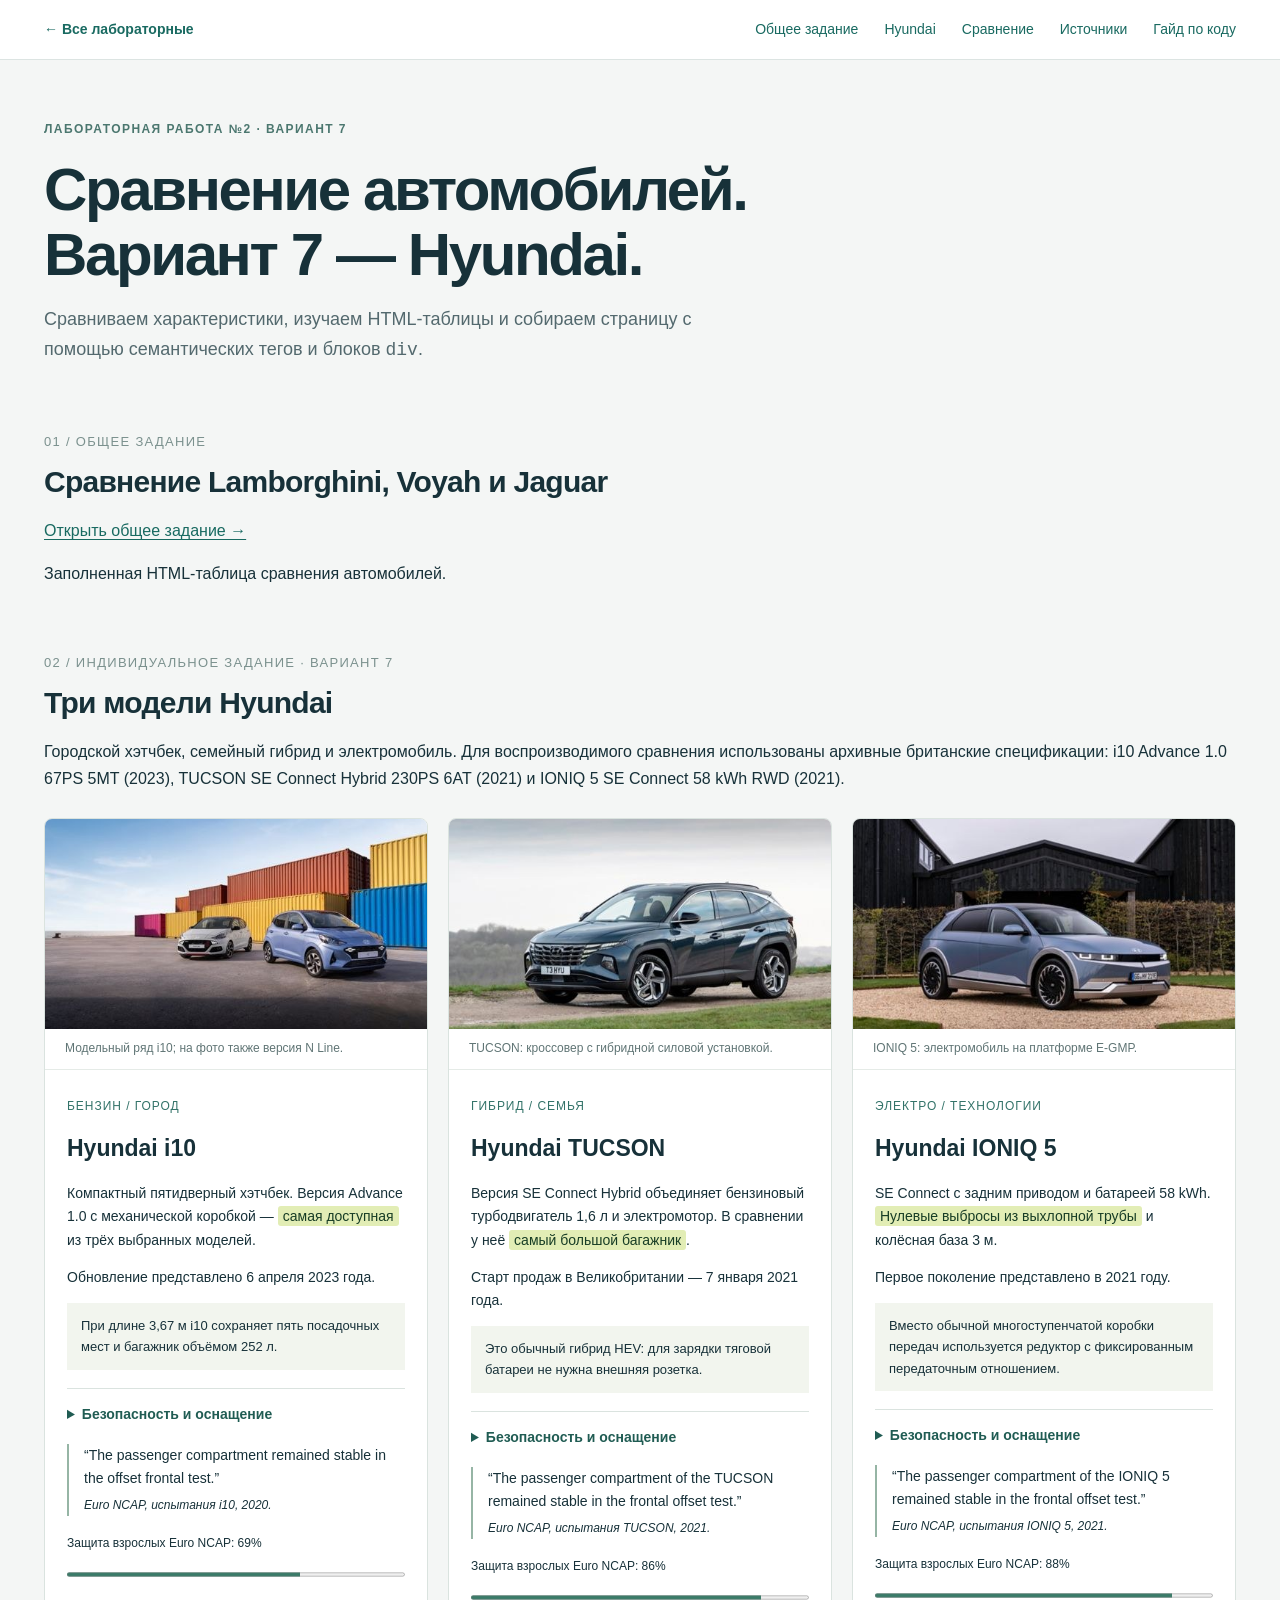
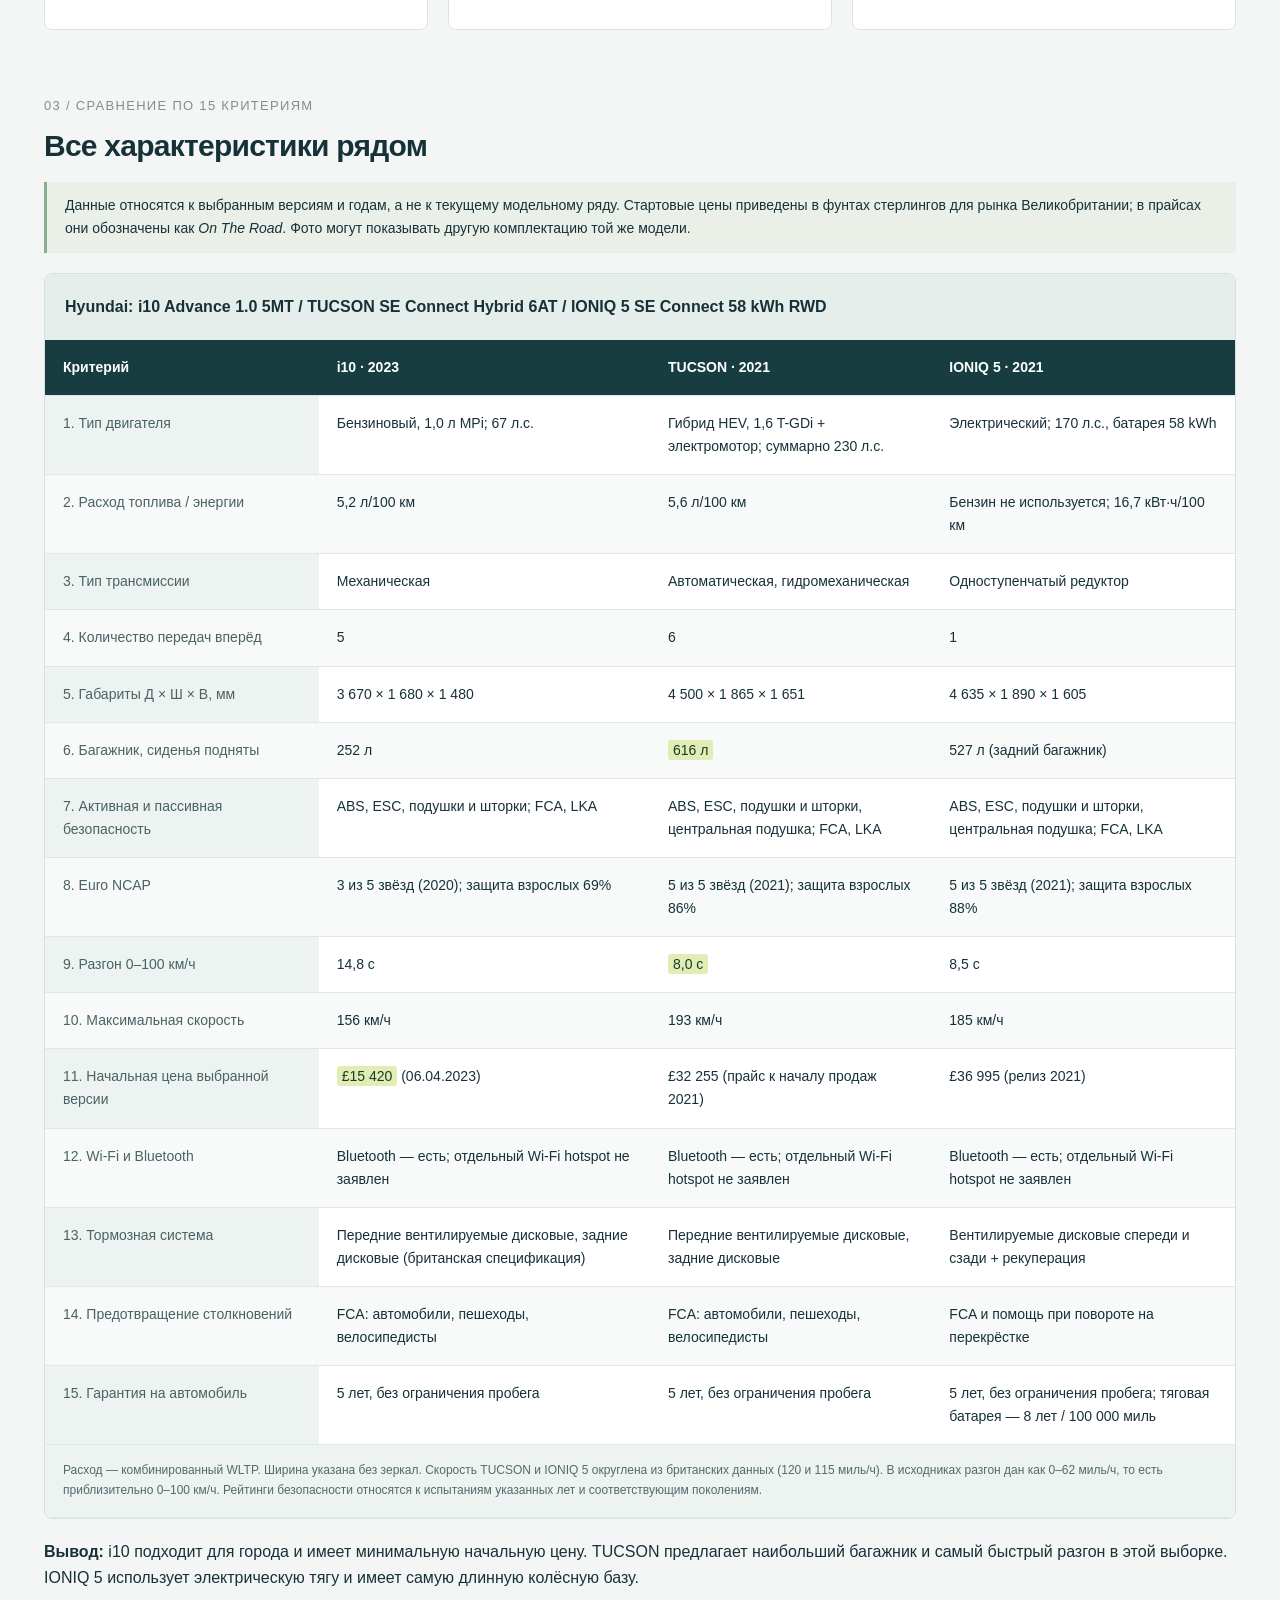
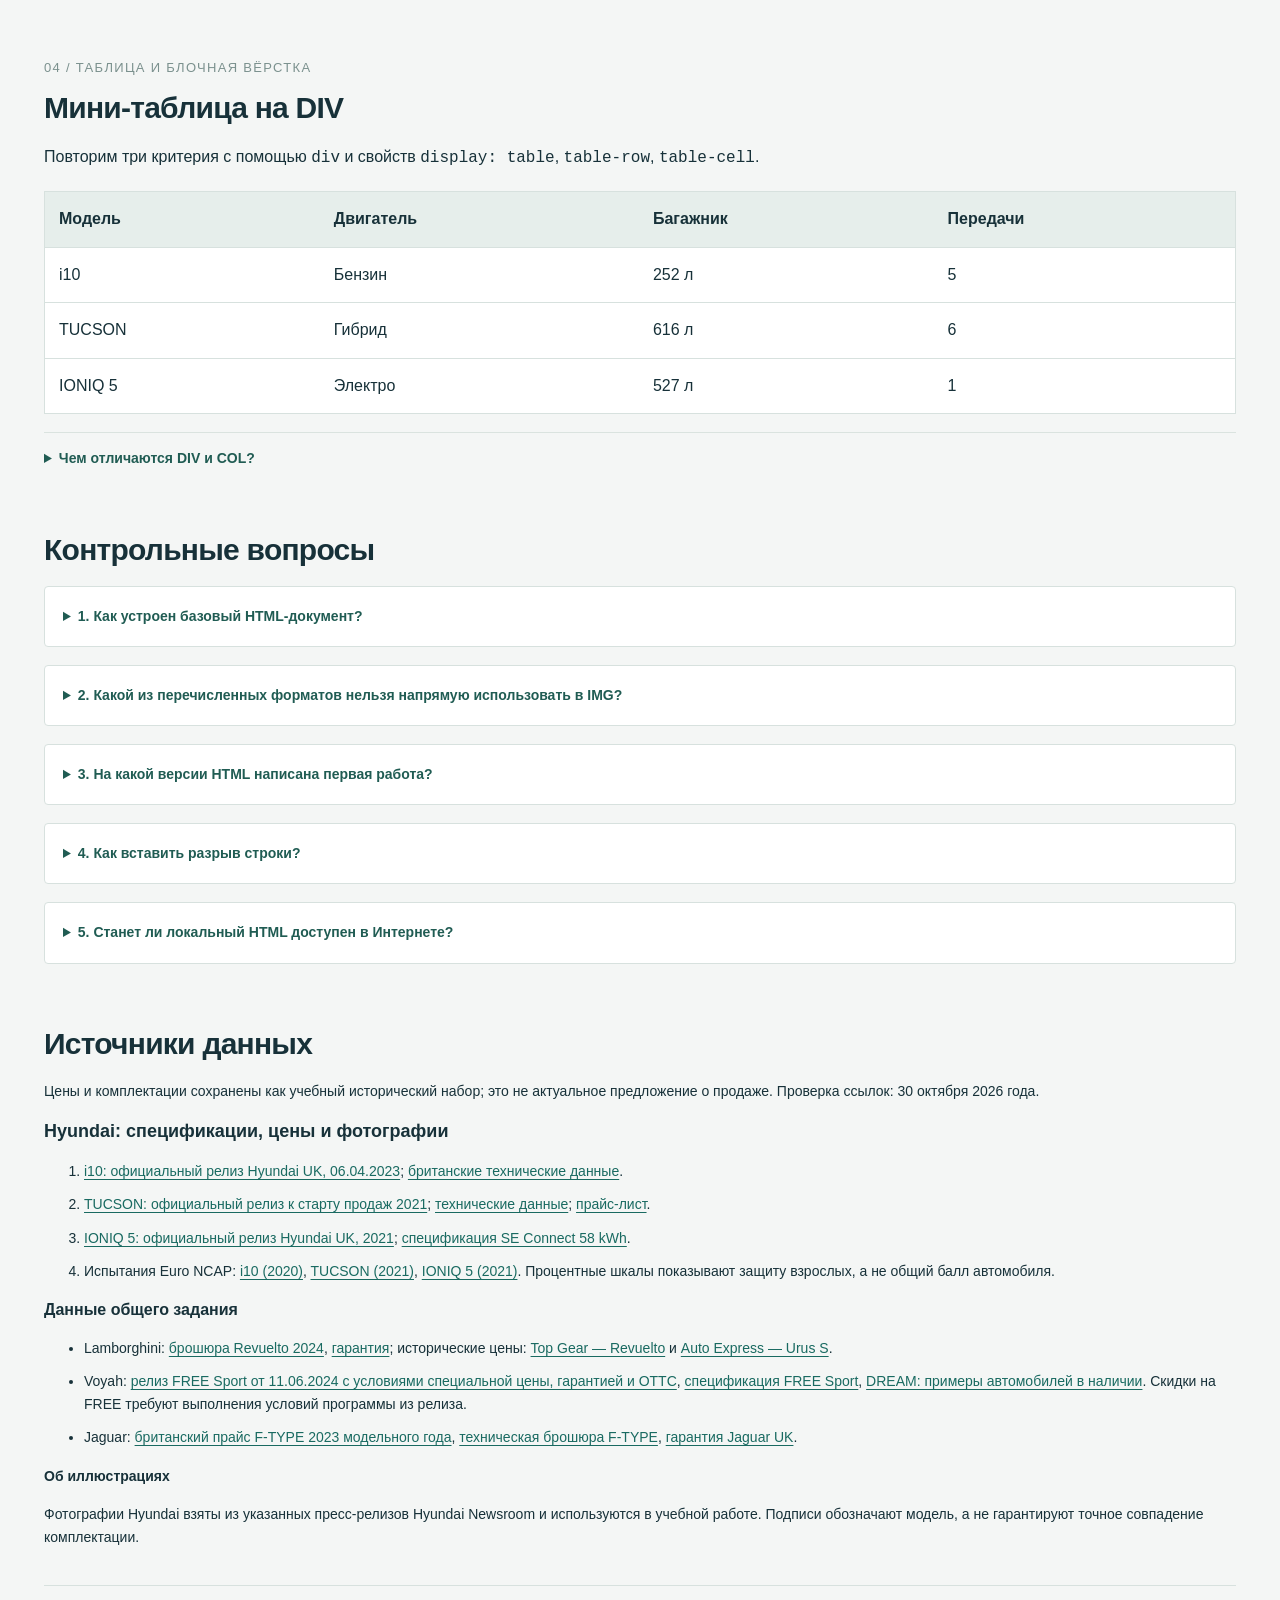
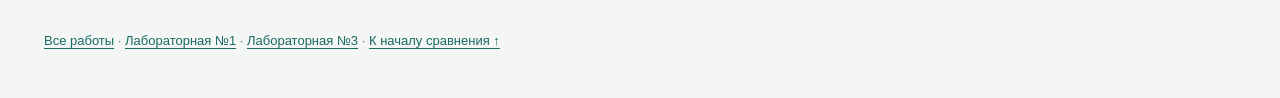
==== commit 7be17040: "Keep general comparison as a plain HTML table without CSS" ====
--- a/lab2/index.html
+++ b/lab2/index.html
@@ -29,7 +29,7 @@
       <span class="section-number">01 / ОБЩЕЕ ЗАДАНИЕ</span>
       <h2 id="general-title">Сравнение Lamborghini, Voyah и Jaguar</h2>
       <p><a href="general.html">Открыть общее задание →</a></p>
-      <p>Таблица характеристик и раскрывающиеся описания каждого автомобиля.</p>
+      <p>Заполненная HTML-таблица сравнения автомобилей.</p>
     </section>
 
     <section id="hyundai" aria-labelledby="hyundai-title">
